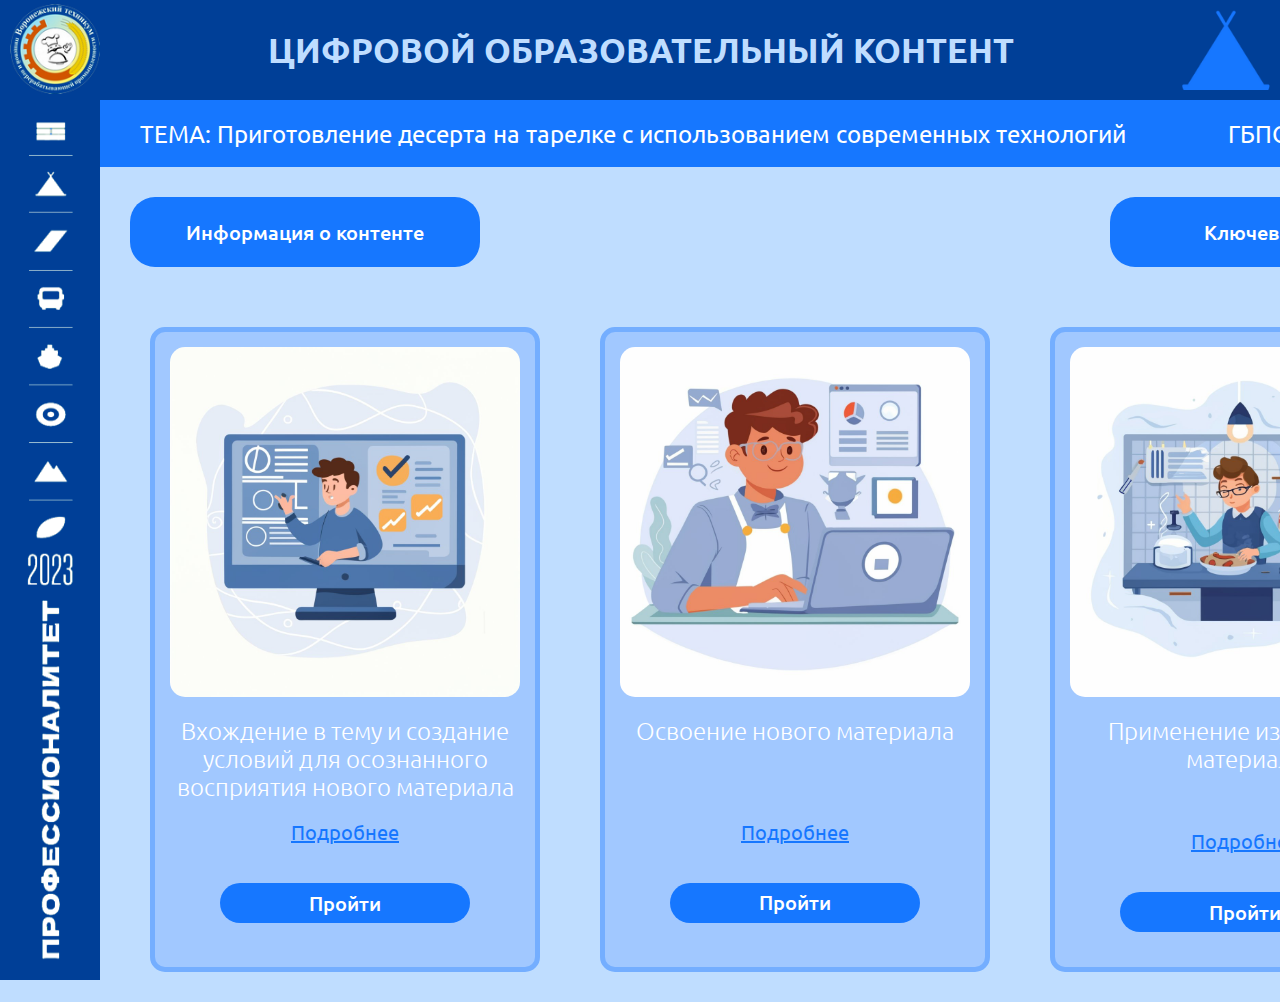
==== index.html @ 5795c0f2 "creation template without functionality" ====
<!DOCTYPE html>
<html lang="en">
<head>
    <meta charset="UTF-8">
    <meta name="viewport" content="width=device-width, initial-scale=1.0">
    <script src="app.js" defer></script>
    <link rel="stylesheet" type="text/css" href="main.css">
    <link rel="preconnect" href="https://fonts.googleapis.com">
    <link rel="preconnect" href="https://fonts.gstatic.com" crossorigin>
    <link href="https://fonts.googleapis.com/css2?family=Ubuntu:wght@300;400;500;700&display=swap" rel="stylesheet">
    <title>Главная</title>
</head>
<body>
    <header>
        <a href="https://vtppp.obrvrn.ru/" target="_blank">
            <img class="logo_vtppp" src="src/logo.png" alt="logo_vtppp">
        </a>
        <h1>ЦИФРОВОЙ ОБРАЗОВАТЕЛЬНЫЙ КОНТЕНТ</h1>
        <img class="logo_cok" src="src/icon.png" alt="logo_cok">
    </header>
    <main>
        <aside>
            <img src="src/leftBar.png" alt="side_bar">
        </aside>
        <div class="content">
            <div class="info_without_popup">
                <h2>ТЕМА: Приготовление десерта на тарелке с использованием современных технологий</h2>
                <h2>ГБПОУ ВО "ВТППП"</h2>
            </div>
            <div class="info">
                <button class="info_button">Информация о контенте</button>
                <button class="info_button">Ключевые слова</button>
            </div>
            <div class="cards">
                <div class="card_item">
                    <img src="src/Introduction.jpg" alt="intro">
                    <h2>Вхождение в тему и создание условий для осознанного восприятия нового материала</h2>
                    <a href="#">Подробнее</a>
                    <button>Пройти</button>
                </div>
                <div class="card_item">
                    <img src="src/mastering.jpg" alt="intro">
                    <h2>Освоение нового материала</h2><br><br><br>
                    <a href="#">Подробнее</a>
                    <button>Пройти</button>
                </div>
                <div class="card_item">
                    <img src="src/application.jpg" alt="intro">
                    <h2>Применение изученного материала</h2><br><br>
                    <a href="#">Подробнее</a>
                    <button>Пройти</button>
                </div>
            </div>
        </div>
    </main>
    <footer>

    </footer>
</body>
</html>
---- main.css ----
@import url('normalize.css');

body{
    font-family: 'Ubuntu', sans-serif;
}

header{
    display: flex;
    flex-direction: row;
    justify-content: space-between;
    align-items: center;
    height: 100px;
    background: #003f97;
}

header h1{
    color:#bfddff;
    font-weight: 700;
    font-size: 34px;
}

header img{
    padding: 10px;
}

.logo_vtppp{
    height: 90px;
}

.logo_cok{
    height: 80px;
}

aside img{
    width: 100px;
    height: 880px;
}

main{
    max-width: 100%;
    max-height: 100%;
    background: #bfddff;
    display: flex;
    flex-direction: row;
}

.content{
    flex: 1;
    display: flex;
    flex-direction: column;
    justify-content: flex-start;
}

.info{
    display: flex;
    flex-direction: row;
    justify-content: space-between;
    align-items: center;
}

.info_button{
    font-size: 20px;
    text-align: center;
    margin: 30px;
    height: 70px;
    width: 350px;
    color:#fff;
    background: #1677ff;
    border: none;
    font-weight: 500;
    border-radius: 25px;
    transition: 200ms;
}

.info_button:hover{
    transform: scale(1.1);
    background: #237eff;
}

.info_without_popup{
    color:#fff;
    background: #1677ff;
    padding: 0 40px;
    display: flex;
    flex-direction: row;
    justify-content: space-between;
    align-items: center;
}

.info_without_popup h2{
    font-weight: 400;
}

.cards{
    padding: 0 20px;
    display: flex;
    flex-direction: row;
    justify-content: center;
}

.card_item{
    width:350px;
    background: #a1c8ff;
    color:#fff;
    text-align: center;
    padding: 15px;
    border: 5px solid #74aeff;
    border-radius:15px;
    display: flex;
    flex-direction: column;
    margin: 30px;
}

.card_item h2{
    font-weight: 300;
}

.card_item img{
    border-radius: 15px;
}

.card_item a{
    color: #1677ff;
    font-size: 20px;
    margin-bottom: 20px;
    transition: 200ms;
}

.card_item a:hover{
    color:#ff3b3b;
}

.card_item button{
    font-size: 20px;
    text-align: center;
    margin: 20px;
    height: 40px;
    width: 250px;
    color:#fff;
    background: #1677ff;
    border: none;
    font-weight: 500;
    border-radius: 25px;
    transition: 200ms;
    align-self: center;
}

.card_item button:hover{
    transform: scale(1.1);
    background: #237eff;
}
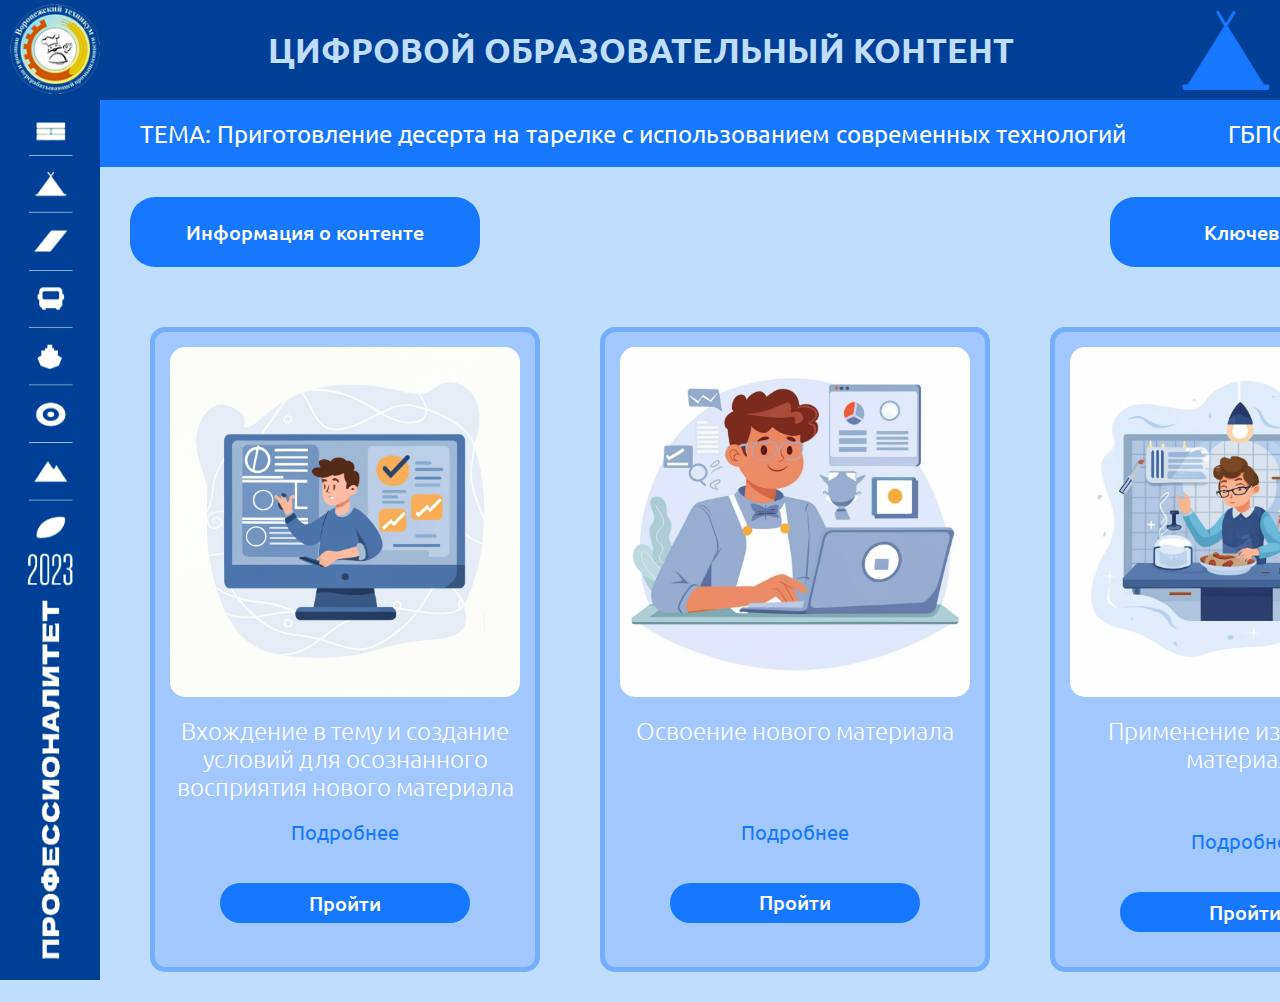
==== commit f4271561: "started 1 block, carousel has been realized" ====
--- a/index.html
+++ b/index.html
@@ -5,9 +5,11 @@
     <meta name="viewport" content="width=device-width, initial-scale=1.0">
     <script src="app.js" defer></script>
     <link rel="stylesheet" type="text/css" href="main.css">
+    <link rel="stylesheet" type="text/css" href="template.css">
     <link rel="preconnect" href="https://fonts.googleapis.com">
     <link rel="preconnect" href="https://fonts.gstatic.com" crossorigin>
     <link href="https://fonts.googleapis.com/css2?family=Ubuntu:wght@300;400;500;700&display=swap" rel="stylesheet">
+    <script src="app.js" defer></script>
     <title>Главная</title>
 </head>
 <body>
@@ -19,6 +21,80 @@
         <img class="logo_cok" src="src/icon.png" alt="logo_cok">
     </header>
     <main>
+        <!-- При добавлении модальных окон использовать следующее правило наименования:
+        id модального окна - "modal_о_чем_окно_popup"
+        А id кнопки на которую вызвается это окно должно быть таким
+        id="id модального окна без приставки _popup" -->
+        <div id="modal_about_content_popup" class="modal">
+            <div class="modal_box">
+                <button id="close_modal_btn">
+                    <img id="close_modal_img" src="src/close.png" alt="close_icon">
+                </button>
+                <h3>ФГОС СПО</h3>
+                <p>Федеральный государственный образовательный стандарт среднего профессионального образования по специальности 43.02.15 поварское и кондитерское дело. Утвержден приказом Министерства образования
+                    и науки Российской Федерации от 9 декабря 2016 г. № 1565
+                    43.02.15 Поварское и кондитерское дело</p>
+                <h3>ПООП Профессионалитета</h3>
+                <p>43.02.15 Поварское и кондитерское дело
+                    Зарегистрировано в государственном реестре примерных основных образовательных программ под номером: 43.02.15-170519. Дата регистрации в реестре: 19/05/2017. Реквизиты решения ФУМО о включении ПООП в реестр: Протокол № 1 от
+                    28.03.2017</p>
+                <h3>Профессиональный модуль</h3>
+                <p>ПМ.04 Организация и ведение процессов приготовления, оформления и подготовки к реализации холодных и горячих десертов, напитков сложного ассортимента с учетом потребностей различных категорий потребителей, видов и форм обслуживания</p>
+                <h3>МДК</h3>
+                <p>МДК.04.02. Процессы приготовления, подготовки к реализации холодных и горячих десертов, напитков сложного ассортимента</p>
+                <h3>Наименование раздела</h3>
+                <p>Приготовление, хранение холодных десертов сложного ассортимента</p>
+                <h3>Наименование темы</h3>
+                <p>Приготовление десерта на тарелке с использованием современных технологий</p>
+                
+            </div>
+        </div>
+        <div id="modal_about_keywords_popup" class="modal">
+            <div class="modal_box">
+                <button id="close_modal_btn">
+                    <img id="close_modal_img" src="src/close.png" alt="close_icon">
+                </button>
+                <p><b>Тесто дрожжевое </b>— полуфабрикат из дрожжей, воды и муки, приготовленный безопарным или опарным способом.</p>
+                <p><b>Бискви́тное тесто </b>— кондитерское тесто с воздушной текстурой, приготовленный из муки, сахара и яиц.</p>
+                <p><b>Песочное тесто </b>— это рассыпчатое тесто с большим содержанием жира и небольшим содержанием влаги.</p>
+                <p><b>Заварное тесто </b>— тесто, мука для которого частично или полностью заваривается кипятком.</p>
+                <p><b>Вафельное тесто </b>— это взбитое жидкое тесто, в состав которого входят мука, сахар, яйца, вода, молоко или сливки, сода, соль и различные добавки: ванильный сахар, лимонная или апельсиновая цедра и др.</p>
+                <p><b>Слоёное тесто </b>— тесто, характерной особенностью которого является то, что основным его компонентом является масло (животное или растительное), составляющее по весу почти столько же, сколько и мука.</p>
+                <p><b>Мусс </b>(фр. mousse — «пена») — несладкое или сладкое блюдо французской кухни. Приготавливается из ароматического основания (фруктового или ягодного сока, пюре, виноградного вина, шоколада, кофе, какао и др.), пищевых веществ, способствующих образованию и фиксации пенистого состояния мусса (жирные сливки, яичные белки, желатин, агар-агар), а также пищевых веществ, придающих блюду сладкий вкус или усиливающих его (сахар, сахарин, мёд, патока).</p>
+                <p><b>Изомальт </b>— это натуральный заменитель сахара, получаемый из крахмала.</p>
+                <p><b>Моро́женое </b>— пищевой продукт-десерт, представляющий собой замороженную в процессе непрерывного взбивания массу, содержащую в основе своей питательные, вкусовые, ароматические и эмульгирующие вещества.</p>
+            </div>
+        </div>
+        <div id="modal_about_first_block_popup" class="modal">
+            <div class="modal_box">
+                <button id="close_modal_btn">
+                    <img id="close_modal_img" src="src/close.png" alt="close_icon">
+                </button>
+                <h3>Lorem ipsum dolor sit amet.</h3>
+                <p>Lorem ipsum dolor sit amet consectetur adipisicing elit. Cupiditate itaque ut excepturi suscipit dolores omnis ratione eum provident alias, eligendi unde quia repellat numquam magnam, deserunt commodi rerum autem consequatur neque! Sit, consequatur amet sunt ipsa expedita culpa tempore vero.</p>
+                <p>Lorem ipsum dolor sit amet consectetur adipisicing elit. Cupiditate itaque ut excepturi suscipit dolores omnis ratione eum provident alias, eligendi unde quia repellat numquam magnam, deserunt commodi rerum autem consequatur neque! Sit, consequatur amet sunt ipsa expedita culpa tempore vero.</p>
+               </div>
+        </div>
+        <div id="modal_about_second_block_popup" class="modal">
+            <div class="modal_box">
+                <button id="close_modal_btn">
+                    <img id="close_modal_img" src="src/close.png" alt="close_icon">
+                </button>
+                <h3>Lorem ipsum dolor sit amet.</h3>
+                <p>Lorem ipsum dolor sit amet consectetur adipisicing elit. Cupiditate itaque ut excepturi suscipit dolores omnis ratione eum provident alias, eligendi unde quia repellat numquam magnam, deserunt commodi rerum autem consequatur neque! Sit, consequatur amet sunt ipsa expedita culpa tempore vero.</p>
+                <p>Lorem ipsum dolor sit amet consectetur adipisicing elit. Cupiditate itaque ut excepturi suscipit dolores omnis ratione eum provident alias, eligendi unde quia repellat numquam magnam, deserunt commodi rerum autem consequatur neque! Sit, consequatur amet sunt ipsa expedita culpa tempore vero.</p>
+               </div>
+        </div>
+        <div id="modal_about_third_block_popup" class="modal">
+            <div class="modal_box">
+                <button id="close_modal_btn">
+                    <img id="close_modal_img" src="src/close.png" alt="close_icon">
+                </button>
+                <h3>Lorem ipsum dolor sit amet.</h3>
+                <p>Lorem ipsum dolor sit amet consectetur adipisicing elit. Cupiditate itaque ut excepturi suscipit dolores omnis ratione eum provident alias, eligendi unde quia repellat numquam magnam, deserunt commodi rerum autem consequatur neque! Sit, consequatur amet sunt ipsa expedita culpa tempore vero.</p>
+                <p>Lorem ipsum dolor sit amet consectetur adipisicing elit. Cupiditate itaque ut excepturi suscipit dolores omnis ratione eum provident alias, eligendi unde quia repellat numquam magnam, deserunt commodi rerum autem consequatur neque! Sit, consequatur amet sunt ipsa expedita culpa tempore vero.</p>
+               </div>
+        </div>
         <aside>
             <img src="src/leftBar.png" alt="side_bar">
         </aside>
@@ -28,27 +104,28 @@
                 <h2>ГБПОУ ВО "ВТППП"</h2>
             </div>
             <div class="info">
-                <button class="info_button">Информация о контенте</button>
-                <button class="info_button">Ключевые слова</button>
+                <button id="modal_about_content" class="info_button">Информация о контенте</button>
+                <button id="modal_about_keywords" class="info_button">Ключевые слова</button>
             </div>
+            
             <div class="cards">
                 <div class="card_item">
                     <img src="src/Introduction.jpg" alt="intro">
                     <h2>Вхождение в тему и создание условий для осознанного восприятия нового материала</h2>
-                    <a href="#">Подробнее</a>
-                    <button>Пройти</button>
+                    <a class="more_inf" id="modal_about_first_block">Подробнее</a>
+                    <button><a class="redirect_btn" href="first_block.html">Пройти</a></button>
                 </div>
                 <div class="card_item">
                     <img src="src/mastering.jpg" alt="intro">
                     <h2>Освоение нового материала</h2><br><br><br>
-                    <a href="#">Подробнее</a>
-                    <button>Пройти</button>
+                    <a class="more_inf" id="modal_about_second_block">Подробнее</a>
+                    <button><a class="redirect_btn" href="#">Пройти</a></button>
                 </div>
                 <div class="card_item">
                     <img src="src/application.jpg" alt="intro">
                     <h2>Применение изученного материала</h2><br><br>
-                    <a href="#">Подробнее</a>
-                    <button>Пройти</button>
+                    <a class="more_inf" id="modal_about_third_block">Подробнее</a>
+                    <button><a class="redirect_btn" href="#">Пройти</a></button>
                 </div>
             </div>
         </div>
--- a/main.css
+++ b/main.css
@@ -1,55 +1,4 @@
-@import url('normalize.css');
 
-body{
-    font-family: 'Ubuntu', sans-serif;
-}
-
-header{
-    display: flex;
-    flex-direction: row;
-    justify-content: space-between;
-    align-items: center;
-    height: 100px;
-    background: #003f97;
-}
-
-header h1{
-    color:#bfddff;
-    font-weight: 700;
-    font-size: 34px;
-}
-
-header img{
-    padding: 10px;
-}
-
-.logo_vtppp{
-    height: 90px;
-}
-
-.logo_cok{
-    height: 80px;
-}
-
-aside img{
-    width: 100px;
-    height: 880px;
-}
-
-main{
-    max-width: 100%;
-    max-height: 100%;
-    background: #bfddff;
-    display: flex;
-    flex-direction: row;
-}
-
-.content{
-    flex: 1;
-    display: flex;
-    flex-direction: column;
-    justify-content: flex-start;
-}
 
 .info{
     display: flex;
@@ -117,16 +66,21 @@
 
 .card_item img{
     border-radius: 15px;
+    height: auto;
 }
 
 .card_item a{
-    color: #1677ff;
     font-size: 20px;
     margin-bottom: 20px;
     transition: 200ms;
+    cursor: pointer;
 }
 
-.card_item a:hover{
+.more_inf{
+    color: #1677ff;
+}
+
+.more_inf:hover{
     color:#ff3b3b;
 }
 
@@ -145,7 +99,24 @@
     align-self: center;
 }
 
+.modal_box{
+    max-width: 500px;
+    padding: 45px;
+    margin: 30px 15px;
+    z-index: 1;
+    background-color: #fff;
+    display: flex;
+    flex-direction: column;
+    justify-content: flex-start;
+    align-items: flex-start;
+}
+
 .card_item button:hover{
     transform: scale(1.1);
     background: #237eff;
+}
+
+.redirect_btn{
+    text-decoration: none;
+    color: #fff;
 }--- a/template.css
+++ b/template.css
@@ -0,0 +1,98 @@
+@import url('normalize.css');
+
+body{
+    font-family: 'Ubuntu', sans-serif;
+}
+
+header{
+    display: flex;
+    flex-direction: row;
+    justify-content: space-between;
+    align-items: center;
+    height: 100px;
+    background: #003f97;
+}
+
+header h1{
+    color:#bfddff;
+    font-weight: 700;
+    font-size: 34px;
+}
+
+header img{
+    padding: 10px;
+}
+
+.logo_vtppp{
+    height: 90px;
+}
+
+.logo_cok{
+    height: 80px;
+}
+
+aside img{
+    width: 100px;
+    height: 880px;
+}
+
+main{
+    max-width: 100%;
+    max-height: 100%;
+    background: #bfddff;
+    display: flex;
+    flex-direction: row;
+}
+
+.content{
+    flex: 1;
+    display: flex;
+    flex-direction: column;
+    justify-content: flex-start;
+}
+
+.modal{
+    position:fixed;
+    left: 0;
+    top:0;
+    width: 100%;
+    height: 100vh;
+    z-index: 99998;
+    background-color: rgba(0,0,0,.5);
+    display: grid;
+    justify-content: center;
+    align-items: center;
+    overflow-y: auto;
+    visibility: hidden;
+    opacity: 0;
+    transition: 500ms;
+}
+
+
+.modal_box h3{
+    margin: 0;
+}
+
+.modal.open{
+    visibility: visible;
+    opacity: 1;
+}
+
+#close_modal_btn{
+    border: none;
+    background: transparent;
+    padding: 5px;
+    width: 30px;
+    height: 30px;
+    align-self: flex-end;
+}
+
+#close_modal_btn img{
+    height: 30px;
+    width: 30px;
+    transition: 300ms;
+}
+
+#close_modal_btn img:hover{
+    transform: rotate(180deg);
+}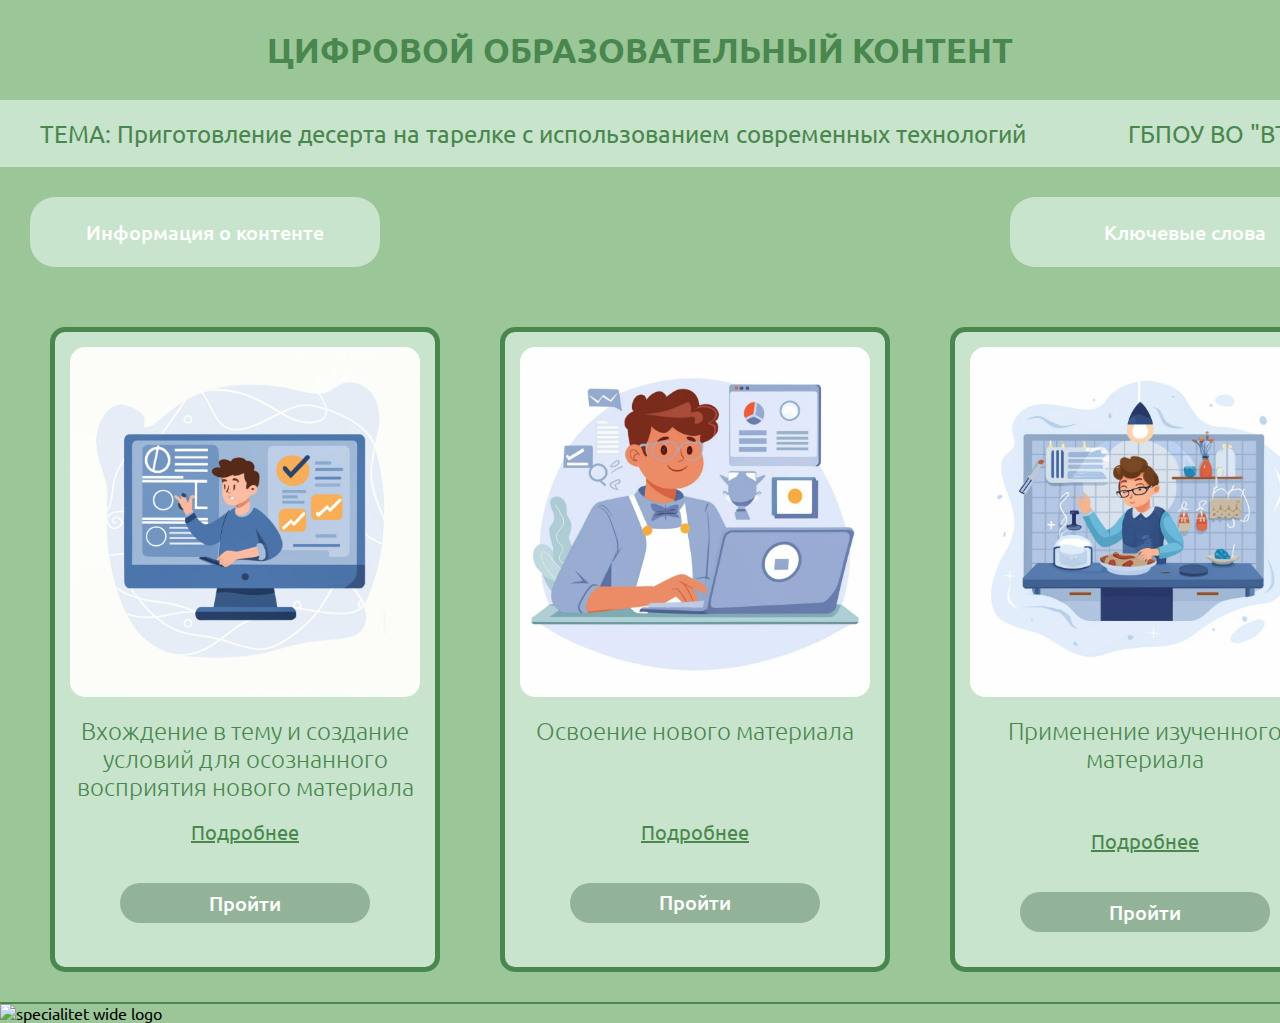
==== commit caad5875: "refactoring, add gitignore and second block" ====
--- a/index.html
+++ b/index.html
@@ -3,22 +3,19 @@
 <head>
     <meta charset="UTF-8">
     <meta name="viewport" content="width=device-width, initial-scale=1.0">
-    <script src="app.js" defer></script>
-    <link rel="stylesheet" type="text/css" href="main.css">
-    <link rel="stylesheet" type="text/css" href="template.css">
+    <script src="Main/app.js" defer></script>
+    <link rel="stylesheet" type="text/css" href="Main/style.css">
     <link rel="preconnect" href="https://fonts.googleapis.com">
     <link rel="preconnect" href="https://fonts.gstatic.com" crossorigin>
     <link href="https://fonts.googleapis.com/css2?family=Ubuntu:wght@300;400;500;700&display=swap" rel="stylesheet">
-    <script src="app.js" defer></script>
     <title>Главная</title>
 </head>
 <body>
     <header>
-        <a href="https://vtppp.obrvrn.ru/" target="_blank">
+        <!-- <a href="https://vtppp.obrvrn.ru/" target="_blank">
             <img class="logo_vtppp" src="src/logo.png" alt="logo_vtppp">
-        </a>
+        </a> -->
         <h1>ЦИФРОВОЙ ОБРАЗОВАТЕЛЬНЫЙ КОНТЕНТ</h1>
-        <img class="logo_cok" src="src/icon.png" alt="logo_cok">
     </header>
     <main>
         <!-- При добавлении модальных окон использовать следующее правило наименования:
@@ -28,7 +25,7 @@
         <div id="modal_about_content_popup" class="modal">
             <div class="modal_box">
                 <button id="close_modal_btn">
-                    <img id="close_modal_img" src="src/close.png" alt="close_icon">
+                    <img id="close_modal_img" src="Main/src/close.png" alt="close_icon">
                 </button>
                 <h3>ФГОС СПО</h3>
                 <p>Федеральный государственный образовательный стандарт среднего профессионального образования по специальности 43.02.15 поварское и кондитерское дело. Утвержден приказом Министерства образования
@@ -52,7 +49,7 @@
         <div id="modal_about_keywords_popup" class="modal">
             <div class="modal_box">
                 <button id="close_modal_btn">
-                    <img id="close_modal_img" src="src/close.png" alt="close_icon">
+                    <img id="close_modal_img" src="Main/src/close.png" alt="close_icon">
                 </button>
                 <p><b>Тесто дрожжевое </b>— полуфабрикат из дрожжей, воды и муки, приготовленный безопарным или опарным способом.</p>
                 <p><b>Бискви́тное тесто </b>— кондитерское тесто с воздушной текстурой, приготовленный из муки, сахара и яиц.</p>
@@ -68,7 +65,7 @@
         <div id="modal_about_first_block_popup" class="modal">
             <div class="modal_box">
                 <button id="close_modal_btn">
-                    <img id="close_modal_img" src="src/close.png" alt="close_icon">
+                    <img id="close_modal_img" src="Main/src/close.png" alt="close_icon">
                 </button>
                 <h3>Lorem ipsum dolor sit amet.</h3>
                 <p>Lorem ipsum dolor sit amet consectetur adipisicing elit. Cupiditate itaque ut excepturi suscipit dolores omnis ratione eum provident alias, eligendi unde quia repellat numquam magnam, deserunt commodi rerum autem consequatur neque! Sit, consequatur amet sunt ipsa expedita culpa tempore vero.</p>
@@ -78,7 +75,7 @@
         <div id="modal_about_second_block_popup" class="modal">
             <div class="modal_box">
                 <button id="close_modal_btn">
-                    <img id="close_modal_img" src="src/close.png" alt="close_icon">
+                    <img id="close_modal_img" src="Main/src/close.png" alt="close_icon">
                 </button>
                 <h3>Lorem ipsum dolor sit amet.</h3>
                 <p>Lorem ipsum dolor sit amet consectetur adipisicing elit. Cupiditate itaque ut excepturi suscipit dolores omnis ratione eum provident alias, eligendi unde quia repellat numquam magnam, deserunt commodi rerum autem consequatur neque! Sit, consequatur amet sunt ipsa expedita culpa tempore vero.</p>
@@ -88,16 +85,13 @@
         <div id="modal_about_third_block_popup" class="modal">
             <div class="modal_box">
                 <button id="close_modal_btn">
-                    <img id="close_modal_img" src="src/close.png" alt="close_icon">
+                    <img id="close_modal_img" src="Main/src/close.png" alt="close_icon">
                 </button>
                 <h3>Lorem ipsum dolor sit amet.</h3>
                 <p>Lorem ipsum dolor sit amet consectetur adipisicing elit. Cupiditate itaque ut excepturi suscipit dolores omnis ratione eum provident alias, eligendi unde quia repellat numquam magnam, deserunt commodi rerum autem consequatur neque! Sit, consequatur amet sunt ipsa expedita culpa tempore vero.</p>
                 <p>Lorem ipsum dolor sit amet consectetur adipisicing elit. Cupiditate itaque ut excepturi suscipit dolores omnis ratione eum provident alias, eligendi unde quia repellat numquam magnam, deserunt commodi rerum autem consequatur neque! Sit, consequatur amet sunt ipsa expedita culpa tempore vero.</p>
                </div>
         </div>
-        <aside>
-            <img src="src/leftBar.png" alt="side_bar">
-        </aside>
         <div class="content">
             <div class="info_without_popup">
                 <h2>ТЕМА: Приготовление десерта на тарелке с использованием современных технологий</h2>
@@ -110,19 +104,19 @@
             
             <div class="cards">
                 <div class="card_item">
-                    <img src="src/Introduction.jpg" alt="intro">
+                    <img src="Main/src/Introduction.jpg" alt="intro">
                     <h2>Вхождение в тему и создание условий для осознанного восприятия нового материала</h2>
                     <a class="more_inf" id="modal_about_first_block">Подробнее</a>
-                    <button><a class="redirect_btn" href="first_block.html">Пройти</a></button>
+                    <button><a class="redirect_btn" href="ELM_1/index.html">Пройти</a></button>
                 </div>
                 <div class="card_item">
-                    <img src="src/mastering.jpg" alt="intro">
+                    <img src="Main/src/mastering.jpg" alt="intro">
                     <h2>Освоение нового материала</h2><br><br><br>
                     <a class="more_inf" id="modal_about_second_block">Подробнее</a>
-                    <button><a class="redirect_btn" href="#">Пройти</a></button>
+                    <button><a class="redirect_btn" href="ELM_2/index.html">Пройти</a></button>
                 </div>
                 <div class="card_item">
-                    <img src="src/application.jpg" alt="intro">
+                    <img src="Main/src/application.jpg" alt="intro">
                     <h2>Применение изученного материала</h2><br><br>
                     <a class="more_inf" id="modal_about_third_block">Подробнее</a>
                     <button><a class="redirect_btn" href="#">Пройти</a></button>
@@ -131,7 +125,7 @@
         </div>
     </main>
     <footer>
-
+        <img src="src/to-bar.png" alt="specialitet wide logo">
     </footer>
 </body>
 </html>--- a/Main/style.css
+++ b/Main/style.css
@@ -0,0 +1,228 @@
+@import url('normalize.css');
+
+body{
+    font-family: 'Ubuntu', sans-serif;
+}
+
+header{
+    display: flex;
+    flex-direction: row;
+    justify-content: center;
+    align-items: center;
+    height: 100px;
+    background: #9bc698;
+}
+
+header h1{
+    color:#49874e;
+    font-weight: 700;
+    font-size: 34px;
+}
+
+header img{
+    padding: 10px;
+}
+
+footer{
+    border-top: 2px solid #49874e;
+    background: #9bc698;
+}
+
+footer img{
+    max-width: 1920px;
+    width: 100%;
+    height: auto;
+}
+
+main{
+    max-width: 100%;
+    max-height: 100%;
+    background: #9bc698;
+    display: flex;
+    flex-direction: row;
+}
+
+.content{
+    flex: 1;
+    display: flex;
+    flex-direction: column;
+    justify-content: flex-start;
+}
+
+.modal{
+    position:fixed;
+    left: 0;
+    top:0;
+    width: 100%;
+    height: 100vh;
+    z-index: 99998;
+    background-color: rgba(0,0,0,.5);
+    display: grid;
+    justify-content: center;
+    align-items: center;
+    overflow-y: auto;
+    visibility: hidden;
+    opacity: 0;
+    transition: 500ms;
+}
+
+
+.modal_box h3{
+    margin: 0;
+}
+
+.modal.open{
+    visibility: visible;
+    opacity: 1;
+}
+
+#close_modal_btn{
+    border: none;
+    background: transparent;
+    padding: 5px;
+    width: 30px;
+    height: 30px;
+    align-self: flex-end;
+}
+
+#close_modal_btn img{
+    height: 30px;
+    width: 30px;
+    transition: 300ms;
+}
+
+#close_modal_btn img:hover{
+    transform: rotate(180deg);
+}
+
+.colors{
+    color: #e8f4d3;
+    color: #d7efab;
+    color: #b8d371;
+    color: #49874e;
+    color: #9bc698;
+    color: #c8e4cc;
+
+}
+
+.info{
+    display: flex;
+    flex-direction: row;
+    justify-content: space-between;
+    align-items: center;
+}
+
+.info_button{
+    font-size: 20px;
+    text-align: center;
+    margin: 30px;
+    height: 70px;
+    width: 350px;
+    color:#fff;
+    background: #c8e4cc;
+    border: none;
+    font-weight: 500;
+    border-radius: 25px;
+    transition: 200ms;
+}
+
+.info_button:hover{
+    transform: scale(1.1);
+    background: #b8e1be;
+}
+
+.info_without_popup{
+    color:#49874e;
+    background: #c8e4cc;
+    padding: 0 40px;
+    display: flex;
+    flex-direction: row;
+    justify-content: space-between;
+    align-items: center;
+}
+
+.info_without_popup h2{
+    font-weight: 400;
+}
+
+.cards{
+    padding: 0 20px;
+    display: flex;
+    flex-direction: row;
+    justify-content: center;
+}
+
+.card_item{
+    width:350px;
+    background: #c8e4cc;
+    color:#49874e;
+    text-align: center;
+    padding: 15px;
+    border: 5px solid #49874e;
+    border-radius:15px;
+    display: flex;
+    flex-direction: column;
+    margin: 30px;
+}
+
+.card_item h2{
+    font-weight: 300;
+}
+
+.card_item img{
+    border-radius: 15px;
+    height: auto;
+}
+
+.card_item a{
+    font-size: 20px;
+    margin-bottom: 20px;
+    transition: 200ms;
+    cursor: pointer;
+}
+
+.more_inf{
+    color: #49874e;
+    text-decoration:underline;
+}
+
+.more_inf:hover{
+    color:#ff3b3b;
+}
+
+.card_item button{
+    font-size: 20px;
+    text-align: center;
+    margin: 20px;
+    height: 40px;
+    width: 250px;
+    color:#fff;
+    background: #93b398;
+    border: none;
+    font-weight: 500;
+    border-radius: 25px;
+    transition: 200ms;
+    align-self: center;
+}
+
+.modal_box{
+    max-width: 500px;
+    padding: 45px;
+    margin: 30px 15px;
+    z-index: 1;
+    background-color: #fff;
+    display: flex;
+    flex-direction: column;
+    justify-content: flex-start;
+    align-items: flex-start;
+}
+
+.card_item button:hover{
+    transform: scale(1.1);
+    background: #97d2a0;
+}
+
+.redirect_btn{
+    text-decoration: none;
+    color: #fff;
+}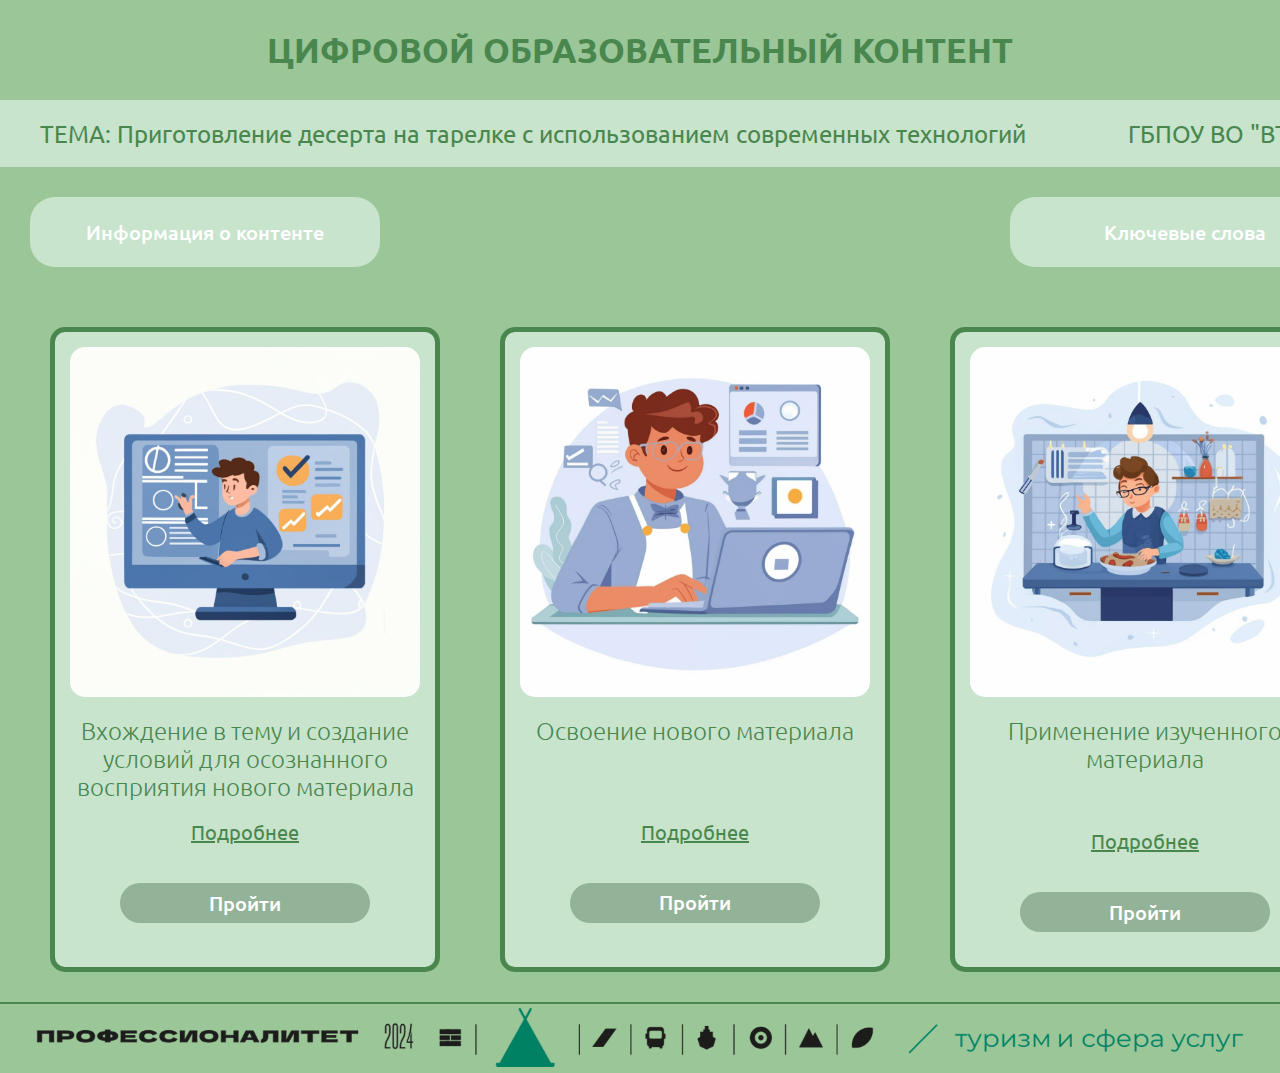
==== commit ba871dcf: "end ELM 3 and proj is ready" ====
--- a/index.html
+++ b/index.html
@@ -119,13 +119,13 @@
                     <img src="Main/src/application.jpg" alt="intro">
                     <h2>Применение изученного материала</h2><br><br>
                     <a class="more_inf" id="modal_about_third_block">Подробнее</a>
-                    <button><a class="redirect_btn" href="#">Пройти</a></button>
+                    <button><a class="redirect_btn" href="ELM_3/index.html">Пройти</a></button>
                 </div>
             </div>
         </div>
     </main>
     <footer>
-        <img src="src/to-bar.png" alt="specialitet wide logo">
+        <img src="Main/src/to-bar.png" alt="specialitet wide logo">
     </footer>
 </body>
 </html>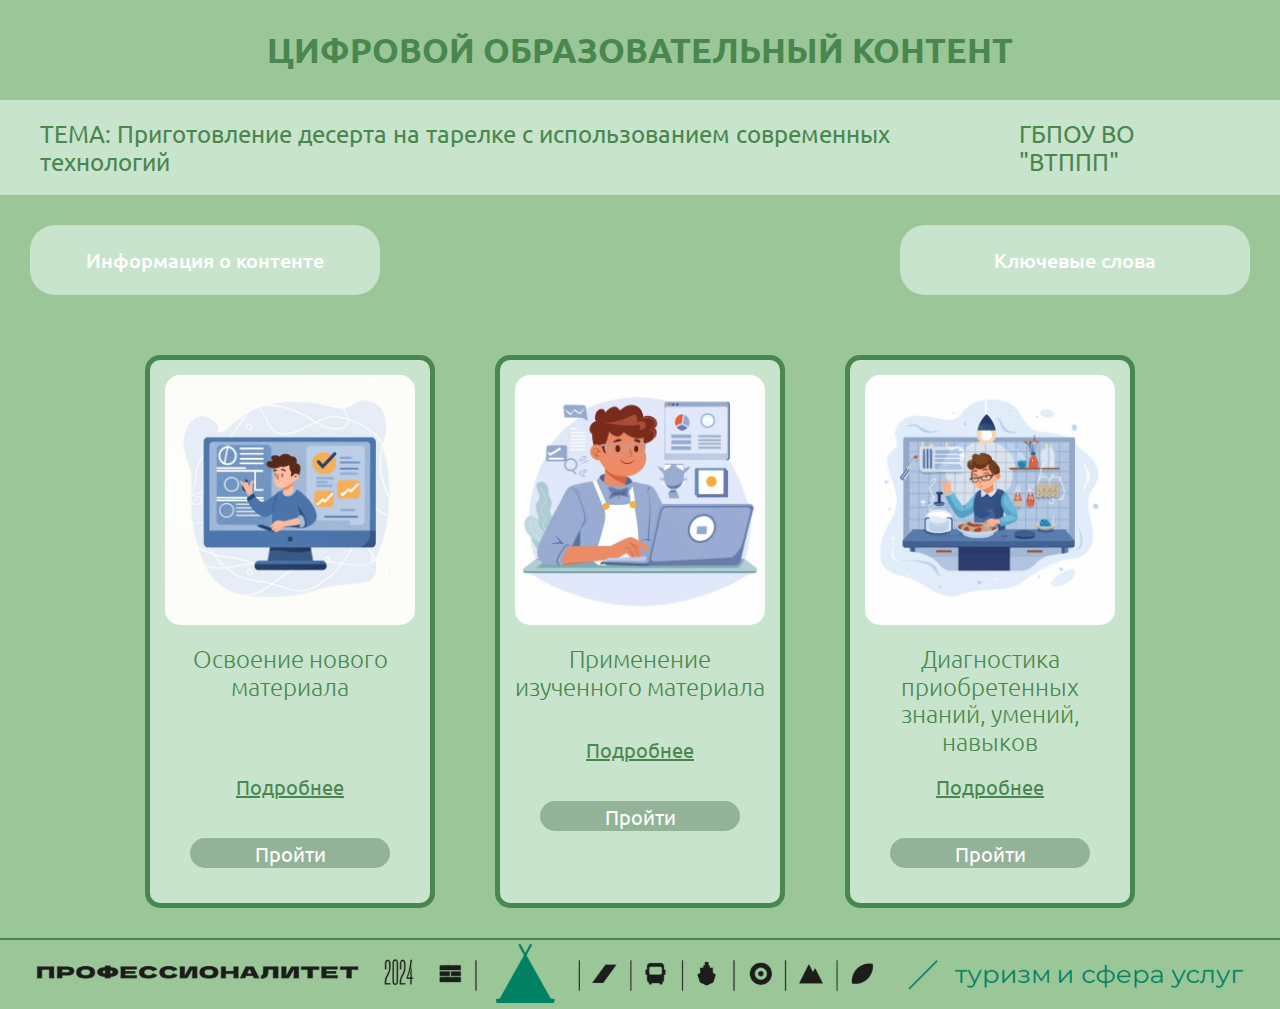
==== commit 65337136: "fix bugs and add new func" ====
--- a/index.html
+++ b/index.html
@@ -31,10 +31,8 @@
                 <p>Федеральный государственный образовательный стандарт среднего профессионального образования по специальности 43.02.15 поварское и кондитерское дело. Утвержден приказом Министерства образования
                     и науки Российской Федерации от 9 декабря 2016 г. № 1565
                     43.02.15 Поварское и кондитерское дело</p>
-                <h3>ПООП Профессионалитета</h3>
-                <p>43.02.15 Поварское и кондитерское дело
-                    Зарегистрировано в государственном реестре примерных основных образовательных программ под номером: 43.02.15-170519. Дата регистрации в реестре: 19/05/2017. Реквизиты решения ФУМО о включении ПООП в реестр: Протокол № 1 от
-                    28.03.2017</p>
+                <h3>ПОП Профессионалитета</h3>
+                <p>43.02.15 Поварское и кондитерское дело</p>
                 <h3>Профессиональный модуль</h3>
                 <p>ПМ.04 Организация и ведение процессов приготовления, оформления и подготовки к реализации холодных и горячих десертов, напитков сложного ассортимента с учетом потребностей различных категорий потребителей, видов и форм обслуживания</p>
                 <h3>МДК</h3>
@@ -42,7 +40,7 @@
                 <h3>Наименование раздела</h3>
                 <p>Приготовление, хранение холодных десертов сложного ассортимента</p>
                 <h3>Наименование темы</h3>
-                <p>Приготовление десерта на тарелке с использованием современных технологий</p>
+                <p>Процессы приготовления, подготовки к реализации холодных и горячих десертов, напитков сложного ассортимента</p>
                 
             </div>
         </div>
@@ -67,9 +65,26 @@
                 <button id="close_modal_btn">
                     <img id="close_modal_img" src="Main/src/close.png" alt="close_icon">
                 </button>
-                <h3>Lorem ipsum dolor sit amet.</h3>
-                <p>Lorem ipsum dolor sit amet consectetur adipisicing elit. Cupiditate itaque ut excepturi suscipit dolores omnis ratione eum provident alias, eligendi unde quia repellat numquam magnam, deserunt commodi rerum autem consequatur neque! Sit, consequatur amet sunt ipsa expedita culpa tempore vero.</p>
-                <p>Lorem ipsum dolor sit amet consectetur adipisicing elit. Cupiditate itaque ut excepturi suscipit dolores omnis ratione eum provident alias, eligendi unde quia repellat numquam magnam, deserunt commodi rerum autem consequatur neque! Sit, consequatur amet sunt ipsa expedita culpa tempore vero.</p>
+                <h2>Методические рекомендации</h2>
+                <h3>Преподавателю:</h3>
+                <p>- организовать просмотр динамической инфографики и последующую беседу по уточнению и конкретизации первичных знаний;</p>
+                <p>- создать условия для освоения обучающимися знаний в форме интерактивной деятельности;</p>
+                <p>- формировать у обучающихся мотивацию к усвоению нового материала, образованию как основному инструменту достижения личного и профессионального успеха;</p>
+                <p>- содействовать установлению в сознании обучающихся устойчивых связей между накопленным и новым опытом познавательной деятельности;</p>
+                <p>- фиксировать предложенные обучающимися гипотезы, курировать их обсуждение.</p>
+                <hr>
+                <h3>Студенту:</h3>
+                <p>Ознакомьтесь с теоретическим материалом по новой теме. Просмотрите динамическую инфографику по теме «Процессы приготовления, подготовки к реализации холодных и горячих десертов, напитков сложного ассортимента».</p>
+                <p>Если в процессе изучения материала возникнут вопросы, запишите их для дальнейшего обсуждения с преподавателем и/или с группой обучающихся. </p>
+                <p>Обратите внимание на основные вопросы, подтверждающие взаимосвязь знаний и умений при изучении модуля:</p>
+                <p>- основные виды теста для приготовления выпеченного полуфабриката;</p>
+                <p>- муссовые десерты;</p>
+                <p>- фруктовые и ягодные начинки;</p>
+                <p>- кремовые, сливочные, шоколадные начинки;</p>
+                <p>- декорирование десертов элементами из изомальта.</p>
+                <p>При необходимости прослушайте/просмотрите материал еще раз.</p>
+                <p>Возвращайтесь к наиболее сложным аспектам темы.</p>
+                <p>Соблюдайте здоровьесберегающий режим: чередуйте работу с электронными носителями с отдыхом и гимнастикой для глаз.</p>
                </div>
         </div>
         <div id="modal_about_second_block_popup" class="modal">
@@ -77,19 +92,48 @@
                 <button id="close_modal_btn">
                     <img id="close_modal_img" src="Main/src/close.png" alt="close_icon">
                 </button>
-                <h3>Lorem ipsum dolor sit amet.</h3>
-                <p>Lorem ipsum dolor sit amet consectetur adipisicing elit. Cupiditate itaque ut excepturi suscipit dolores omnis ratione eum provident alias, eligendi unde quia repellat numquam magnam, deserunt commodi rerum autem consequatur neque! Sit, consequatur amet sunt ipsa expedita culpa tempore vero.</p>
-                <p>Lorem ipsum dolor sit amet consectetur adipisicing elit. Cupiditate itaque ut excepturi suscipit dolores omnis ratione eum provident alias, eligendi unde quia repellat numquam magnam, deserunt commodi rerum autem consequatur neque! Sit, consequatur amet sunt ipsa expedita culpa tempore vero.</p>
-               </div>
+                <h2>Методические рекомендации</h2>
+                <h3>Преподавателю:</h3>
+                <p>- организуйте практическую, в т.ч. самостоятельную, деятельность обучающихся для отработки навыков решения определенных учебных заданий;</p>
+                <p>- объясните обучающимся порядок выполнения заданий;</p>
+                <p>- обеспечьте в ходе выполнения тренировочных заданий повышение уровня осмысления изученного материала, глубины его понимания;</p>
+                <p>- выявите недостатки в знаниях и способах действий обучающихся, установить причины выявленных недостатков;</p>
+                <p>- активизируйте познавательную инициативу обучающихся и формирование их профессиональной компетентности;</p>
+                <p>- способствуйте развитию логического мышления, памяти, внимательности, наблюдательности;</p>
+                <p>- способствуйте развитию умения правильно составлять план и пользоваться им, сопоставлять факты и события, сравнивать, анализировать, систематизировать материал и формулировать выводы, находить нужную информацию и использовать ее на практике.</p>
+                <hr>
+                <h3>Студенту:</h3>
+                <p>- запустите виртуальный тренажер по теме «Процессы приготовления, подготовки к реализации холодных и горячих десертов, напитков сложного ассортимента»;</p>
+                <p>- в ходе практической работы выполните тренировочные задания, которые помогут освоить новый материал;</p>
+                <p>- выполните тренировочные задания на проверку первичного освоения материала;</p>
+                <p>- при выполнении заданий обратите внимание на рекомендации преподавателя;</p>
+                <p>- при возникновении ошибок возвращайтесь к повторному изучению теоретического материала.</p>
+
+            </div>
         </div>
         <div id="modal_about_third_block_popup" class="modal">
             <div class="modal_box">
                 <button id="close_modal_btn">
                     <img id="close_modal_img" src="Main/src/close.png" alt="close_icon">
                 </button>
-                <h3>Lorem ipsum dolor sit amet.</h3>
-                <p>Lorem ipsum dolor sit amet consectetur adipisicing elit. Cupiditate itaque ut excepturi suscipit dolores omnis ratione eum provident alias, eligendi unde quia repellat numquam magnam, deserunt commodi rerum autem consequatur neque! Sit, consequatur amet sunt ipsa expedita culpa tempore vero.</p>
-                <p>Lorem ipsum dolor sit amet consectetur adipisicing elit. Cupiditate itaque ut excepturi suscipit dolores omnis ratione eum provident alias, eligendi unde quia repellat numquam magnam, deserunt commodi rerum autem consequatur neque! Sit, consequatur amet sunt ipsa expedita culpa tempore vero.</p>
+                <h2>Методические рекомендации</h2>
+                <h3>Преподавателю:</h3>
+                <p>- обеспечьте формирование у обучающихся умений самостоятельно применять знания в разнообразных ситуациях, в т.ч. при выполнении заданий разного уровня сложности;</p>
+                <p>- контролируйте выполнение заданий;</p>
+                <p>- проверьте степень усвоения знаний, умений при выполнении заданий разного уровня сложности;</p>
+                <p>- мотивируйте обучающихся для получения максимального количества баллов и подтверждения профессиональной компетентности;</p>
+                <p>- отмечайте степень вовлеченности обучающихся в работу;</p>
+                <p>- акцентируйте внимание на итоговых результатах прохождения всей мини-игры;</p>
+                <p>- подготовьте обучающихся к самооценке и рефлексии.</p>
+                <hr>
+                <h3>Студенту:</h3>
+                <p>- запустите интерактивную мини-игру по теме «Процессы приготовления, подготовки к реализации холодных и горячих десертов, напитков сложного ассортимента»;</p>
+                <p>- выполните задания мини-игры;</p>
+                <p>- обратите внимание на отсутствие подсказок;</p>
+                <p>- при выполнении заданий обратите внимание на рекомендации преподавателя;</p>
+                <p>- осуществите самопроверку и предварительную оценку;</p>
+                <p>- сформулируйте конечный результат своей работы;</p>
+                <p>- при возникновении ошибок возвращайтесь к повторному изучению теоретического материала.</p>
                </div>
         </div>
         <div class="content">
@@ -105,19 +149,19 @@
             <div class="cards">
                 <div class="card_item">
                     <img src="Main/src/Introduction.jpg" alt="intro">
-                    <h2>Вхождение в тему и создание условий для осознанного восприятия нового материала</h2>
+                    <h2>Освоение нового материала</h2><br><br><br>
                     <a class="more_inf" id="modal_about_first_block">Подробнее</a>
                     <button><a class="redirect_btn" href="ELM_1/index.html">Пройти</a></button>
                 </div>
                 <div class="card_item">
                     <img src="Main/src/mastering.jpg" alt="intro">
-                    <h2>Освоение нового материала</h2><br><br><br>
+                    <h2>Применение изученного материала</h2><br>
                     <a class="more_inf" id="modal_about_second_block">Подробнее</a>
                     <button><a class="redirect_btn" href="ELM_2/index.html">Пройти</a></button>
                 </div>
                 <div class="card_item">
                     <img src="Main/src/application.jpg" alt="intro">
-                    <h2>Применение изученного материала</h2><br><br>
+                    <h2>Диагностика приобретенных знаний, умений, навыков</h2>
                     <a class="more_inf" id="modal_about_third_block">Подробнее</a>
                     <button><a class="redirect_btn" href="ELM_3/index.html">Пройти</a></button>
                 </div>
--- a/Main/style.css
+++ b/Main/style.css
@@ -95,15 +95,6 @@
     transform: rotate(180deg);
 }
 
-.colors{
-    color: #e8f4d3;
-    color: #d7efab;
-    color: #b8d371;
-    color: #49874e;
-    color: #9bc698;
-    color: #c8e4cc;
-
-}
 
 .info{
     display: flex;
@@ -199,7 +190,7 @@
     color:#fff;
     background: #93b398;
     border: none;
-    font-weight: 500;
+
     border-radius: 25px;
     transition: 200ms;
     align-self: center;
@@ -219,10 +210,48 @@
 
 .card_item button:hover{
     transform: scale(1.1);
+    font-weight: 500;
+
     background: #97d2a0;
 }
 
 .redirect_btn{
     text-decoration: none;
     color: #fff;
+}
+
+@media (max-width: 1500px){
+    .card_item{
+        width:250px;
+    }
+    .card_item button{
+        height: 30px;
+        width: 200px;
+        font-size: 15px;
+    }
+}
+
+@media (max-width: 1080px){
+    .card_item{
+        width:200px;
+    }
+    .card_item button{
+        height: 30px;
+        width: 200px;
+        font-size: 15px;
+    }
+}
+
+@media (max-width: 900px){
+    .card_item{
+        width: 150px;
+        font-size: 14px;
+    }
+    .card_item button{
+        height: 25px;
+        width: 150px;
+    }
+    .redirect_btn{
+        font-size: 5px;
+    }
 }